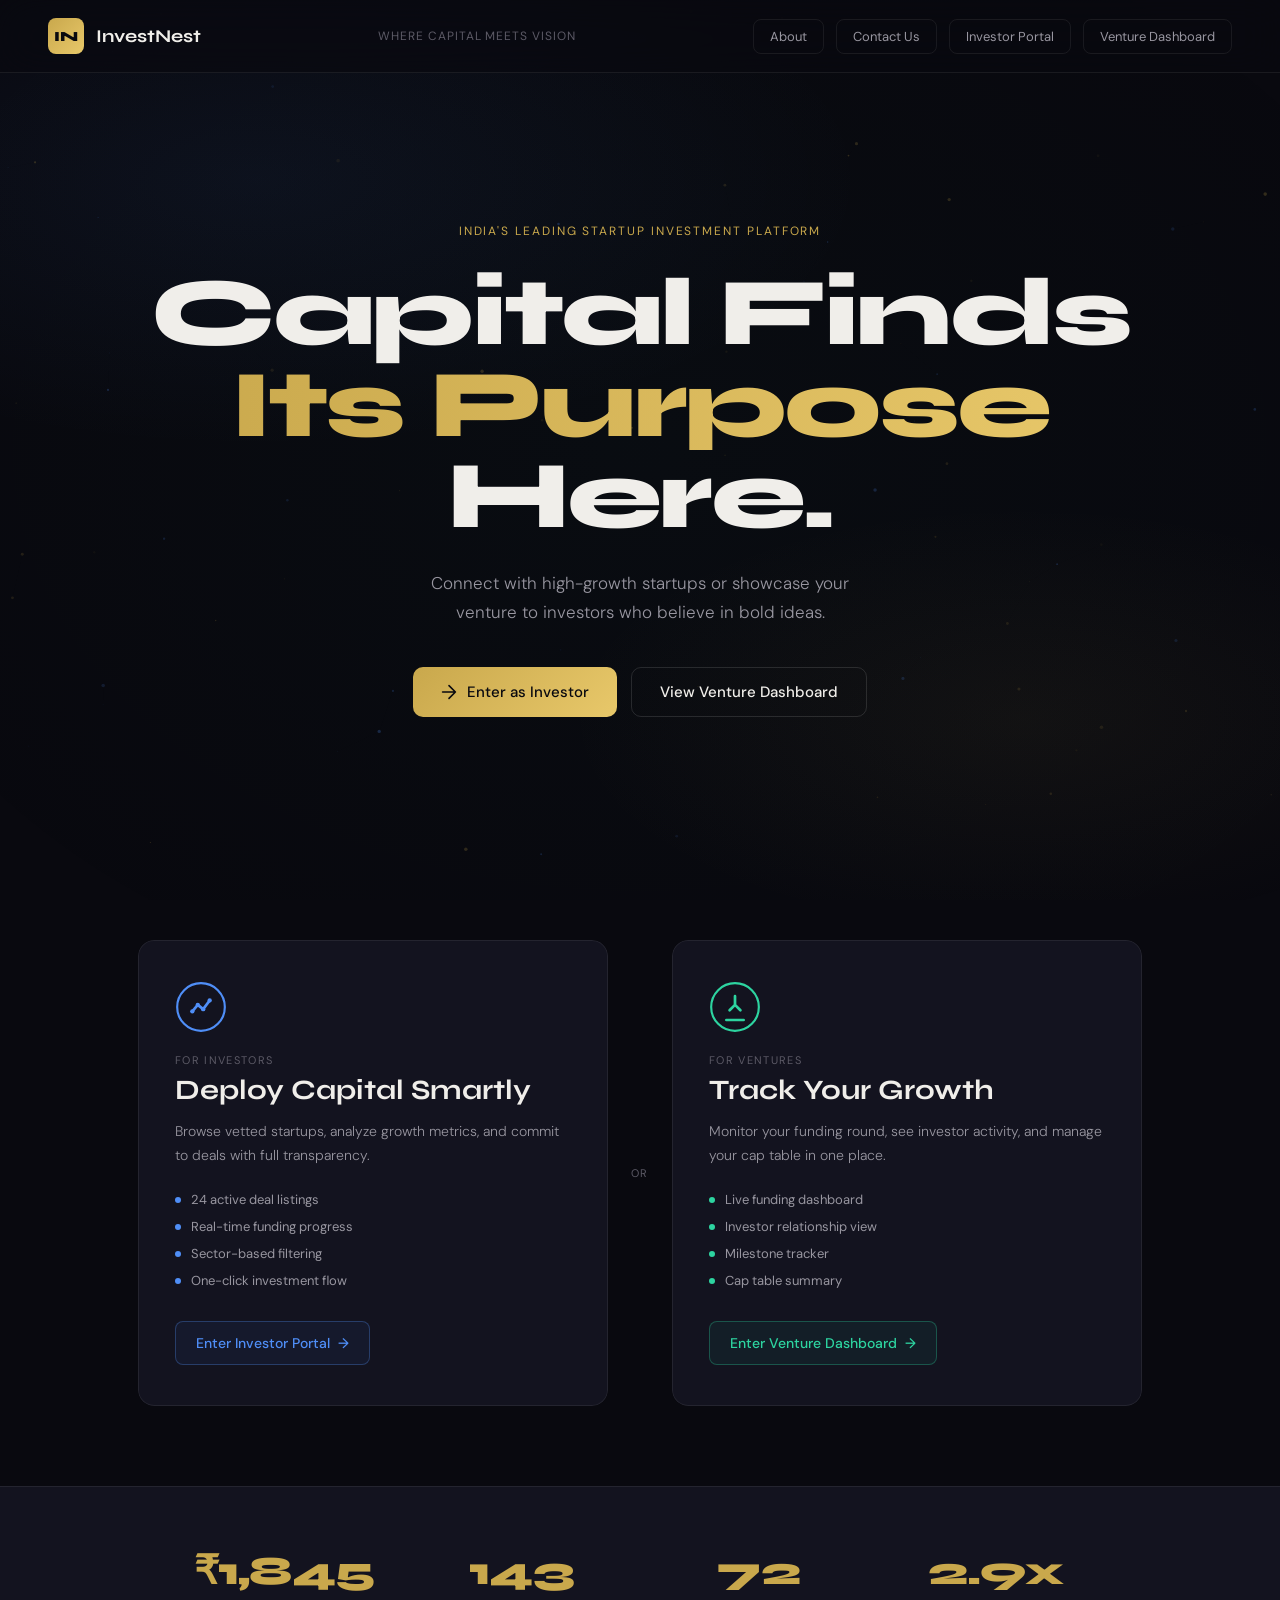
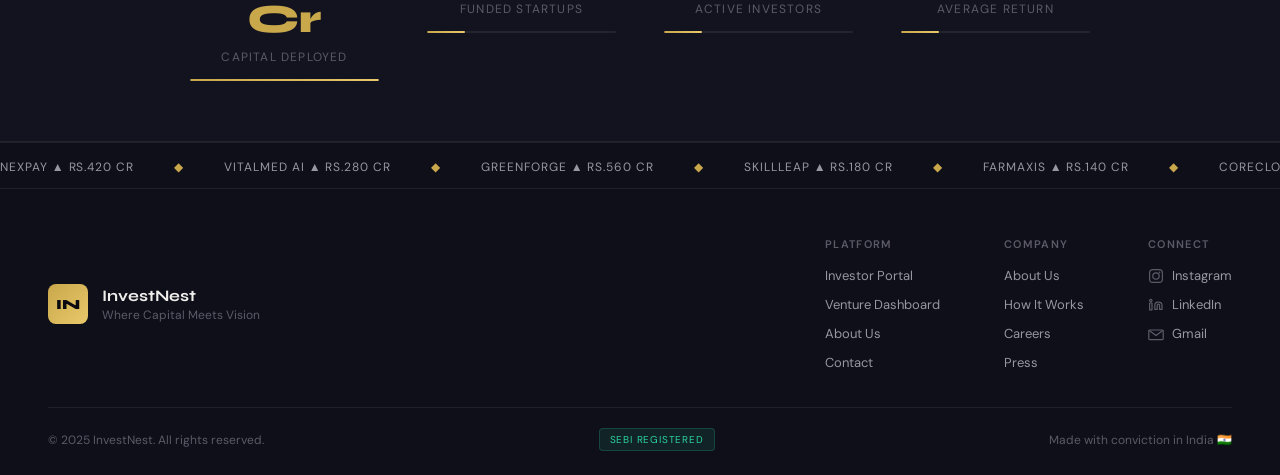
==== index.html @ 32f305ab "Add files via upload" ====
<!DOCTYPE html>
<html lang="en">
<head>
  <meta charset="UTF-8" />
  <meta name="viewport" content="width=device-width, initial-scale=1.0" />
  <title>InvestNest — Where Capital Meets Vision</title>
  <link rel="preconnect" href="https://fonts.googleapis.com">
  <link rel="preconnect" href="https://fonts.gstatic.com" crossorigin>
  <link href="https://fonts.googleapis.com/css2?family=Syne:wght@400;600;700;800&family=DM+Sans:wght@300;400;500&display=swap" rel="stylesheet">
  <link rel="stylesheet" href="index.css" />
</head>
<body>

  <!-- Background mesh -->
  <div class="bg-mesh"></div>
  <canvas id="particle-canvas"></canvas>

  <nav class="navbar" id="navbar">
    <div class="nav-logo">
      <span class="logo-mark">IN</span>
      <span class="logo-text">InvestNest</span>
    </div>
    <div class="nav-tagline">Where Capital Meets Vision</div>
    <div class="nav-actions">
      <a href="about.html" class="nav-link">About</a>
      <a href="contact.html" class="nav-link">Contact Us</a>
      <a href="investor.html" class="nav-link">Investor Portal</a>
      <a href="venture.html" class="nav-link">Venture Dashboard</a>
    </div>
  </nav>

  <header class="hero">
    <div class="hero-eyebrow" id="hero-eyebrow">India's Leading Startup Investment Platform</div>
    <h1 class="hero-title" id="hero-title">
      <span class="line">Capital Finds</span>
      <span class="line accent">Its Purpose</span>
      <span class="line">Here.</span>
    </h1>
    <p class="hero-sub" id="hero-sub">Connect with high-growth startups or showcase your venture to investors who believe in bold ideas.</p>
    <div class="hero-cta" id="hero-cta">
      <a href="investor.html" class="btn btn-primary">
        <svg viewBox="0 0 20 20" fill="none"><path d="M10 2L18 10M18 10L10 18M18 10H2" stroke="currentColor" stroke-width="2" stroke-linecap="round"/></svg>
        Enter as Investor
      </a>
      <a href="venture.html" class="btn btn-ghost">
        View Venture Dashboard
      </a>
    </div>
  </header>

  <!-- Role Cards -->
  <section class="role-section">
    <div class="role-card investor-card" id="investor-card">
      <div class="role-card-inner">
        <div class="role-icon">
          <svg viewBox="0 0 48 48" fill="none"><circle cx="24" cy="24" r="22" stroke="currentColor" stroke-width="2"/><path d="M16 28l5-6 5 4 6-8" stroke="currentColor" stroke-width="2.5" stroke-linecap="round" stroke-linejoin="round"/><circle cx="16" cy="28" r="2" fill="currentColor"/><circle cx="21" cy="22" r="2" fill="currentColor"/><circle cx="26" cy="26" r="2" fill="currentColor"/><circle cx="32" cy="18" r="2" fill="currentColor"/></svg>
        </div>
        <div class="role-label">For Investors</div>
        <h2 class="role-title">Deploy Capital Smartly</h2>
        <p class="role-desc">Browse vetted startups, analyze growth metrics, and commit to deals with full transparency.</p>
        <ul class="role-features">
          <li><span class="dot"></span>24 active deal listings</li>
          <li><span class="dot"></span>Real-time funding progress</li>
          <li><span class="dot"></span>Sector-based filtering</li>
          <li><span class="dot"></span>One-click investment flow</li>
        </ul>
        <a href="investor.html" class="role-btn">Enter Investor Portal <span>→</span></a>
      </div>
      <div class="card-glow"></div>
    </div>

    <div class="divider-vertical">
      <span>OR</span>
    </div>

    <div class="role-card venture-card" id="venture-card">
      <div class="role-card-inner">
        <div class="role-icon">
          <svg viewBox="0 0 48 48" fill="none"><circle cx="24" cy="24" r="22" stroke="currentColor" stroke-width="2"/><path d="M24 14v8M24 22l-5 5M24 22l5 5" stroke="currentColor" stroke-width="2.5" stroke-linecap="round"/><path d="M16 36h16" stroke="currentColor" stroke-width="2.5" stroke-linecap="round"/></svg>
        </div>
        <div class="role-label">For Ventures</div>
        <h2 class="role-title">Track Your Growth</h2>
        <p class="role-desc">Monitor your funding round, see investor activity, and manage your cap table in one place.</p>
        <ul class="role-features">
          <li><span class="dot"></span>Live funding dashboard</li>
          <li><span class="dot"></span>Investor relationship view</li>
          <li><span class="dot"></span>Milestone tracker</li>
          <li><span class="dot"></span>Cap table summary</li>
        </ul>
        <a href="venture.html" class="role-btn">Enter Venture Dashboard <span>→</span></a>
      </div>
      <div class="card-glow"></div>
    </div>
  </section>

  <!-- Stats Bar -->
  <section class="stats-section">
    <div class="stats-grid">
      <div class="stat-item" data-target="2400" data-prefix="₹" data-suffix=" Cr">
        <div class="stat-value"><span class="counter">0</span></div>
        <div class="stat-label">Capital Deployed</div>
        <div class="stat-bar"><div class="stat-bar-fill"></div></div>
      </div>
      <div class="stat-item" data-target="186">
        <div class="stat-value"><span class="counter">0</span></div>
        <div class="stat-label">Funded Startups</div>
        <div class="stat-bar"><div class="stat-bar-fill"></div></div>
      </div>
      <div class="stat-item" data-target="94">
        <div class="stat-value"><span class="counter">0</span></div>
        <div class="stat-label">Active Investors</div>
        <div class="stat-bar"><div class="stat-bar-fill"></div></div>
      </div>
      <div class="stat-item" data-target="38" data-suffix="x" data-divide="10">
        <div class="stat-value"><span class="counter">0</span></div>
        <div class="stat-label">Average Return</div>
        <div class="stat-bar"><div class="stat-bar-fill"></div></div>
      </div>
    </div>
  </section>

  <!-- Marquee Ticker -->
  <div class="ticker-wrap">
    <div class="ticker">
      <span>NexPay ▲ Rs.420 Cr</span>
      <span class="sep">◆</span>
      <span>VitalMed AI ▲ Rs.280 Cr</span>
      <span class="sep">◆</span>
      <span>GreenForge ▲ Rs.560 Cr</span>
      <span class="sep">◆</span>
      <span>SkillLeap ▲ Rs.180 Cr</span>
      <span class="sep">◆</span>
      <span>FarmAxis ▲ Rs.140 Cr</span>
      <span class="sep">◆</span>
      <span>CoreCloud ▲ Rs.320 Cr</span>
      <span class="sep">◆</span>
      <span>NexPay ▲ Rs.420 Cr</span>
      <span class="sep">◆</span>
      <span>VitalMed AI ▲ Rs.280 Cr</span>
      <span class="sep">◆</span>
      <span>GreenForge ▲ Rs.560 Cr</span>
      <span class="sep">◆</span>
      <span>SkillLeap ▲ Rs.180 Cr</span>
      <span class="sep">◆</span>
      <span>FarmAxis ▲ Rs.140 Cr</span>
      <span class="sep">◆</span>
      <span>CoreCloud ▲ Rs.320 Cr</span>
    </div>
  </div>

  <footer class="main-footer">
    <div class="footer-inner">
      <div class="footer-brand">
        <div class="footer-logo-mark">IN</div>
        <div class="footer-brand-text">
          <span class="footer-logo-text">InvestNest</span>
          <span class="footer-tagline">Where Capital Meets Vision</span>
        </div>
      </div>
      <div class="footer-links">
        <div class="footer-col">
          <div class="footer-col-title">Platform</div>
          <a href="investor.html" class="footer-link">Investor Portal</a>
          <a href="venture.html" class="footer-link">Venture Dashboard</a>
          <a href="about.html" class="footer-link">About Us</a>
          <a href="contact.html" class="footer-link">Contact</a>
        </div>
        <div class="footer-col">
          <div class="footer-col-title">Company</div>
          <a href="about.html" class="footer-link">About Us</a>
          <a href="about.html" class="footer-link">How It Works</a>
          <a href="contact.html" class="footer-link">Careers</a>
          <a href="contact.html" class="footer-link">Press</a>
        </div>
        <div class="footer-col">
          <div class="footer-col-title">Connect</div>
          <a href="https://www.instagram.com/_.vansham.bansal._?igsh=MTk0OHlqb3VlaXloeA%3D%3D&utm_source=qr" target="_blank" rel="noopener noreferrer" class="footer-link">
            <svg viewBox="0 0 20 20" fill="none"><rect x="2" y="2" width="16" height="16" rx="4" stroke="currentColor" stroke-width="1.5"/><circle cx="10" cy="10" r="4" stroke="currentColor" stroke-width="1.5"/><circle cx="14.5" cy="5.5" r="1" fill="currentColor"/></svg>
            Instagram
          </a>
          <a href="https://www.linkedin.com/in/vansh-bhateja-417178399?utm_source=share_via&utm_content=profile&utm_medium=member_ios" target="_blank" rel="noopener noreferrer" class="footer-link">
            <svg viewBox="0 0 20 20" fill="none"><path d="M13.5 6.5a4 4 0 0 1 4 4v5h-3v-5a1.5 1.5 0 0 0-3 0v5h-3v-5a4 4 0 0 1 4-4z" stroke="currentColor" stroke-width="1.5" stroke-linecap="round" stroke-linejoin="round"/><rect x="2" y="7.5" width="3" height="8.5" stroke="currentColor" stroke-width="1.5" stroke-linecap="round" stroke-linejoin="round"/><circle cx="3.5" cy="4.5" r="1.5" stroke="currentColor" stroke-width="1.5" stroke-linecap="round" stroke-linejoin="round"/></svg>
            LinkedIn
          </a>
          <a href="mailto:vaibhavsaini1514@gmail.com" class="footer-link">
            <svg viewBox="0 0 20 20" fill="none"><path d="M2 5h16c.6 0 1 .4 1 1v10c0 .6-.4 1-1 1H2c-.6 0-1-.4-1-1V6c0-.6.4-1 1-1z" stroke="currentColor" stroke-width="1.5" stroke-linecap="round" stroke-linejoin="round"/><path d="M18 6l-8 6L2 6" stroke="currentColor" stroke-width="1.5" stroke-linecap="round" stroke-linejoin="round"/></svg>
            Gmail
          </a>
        </div>
      </div>
    </div>
    <div class="footer-bottom">
      <span>&copy; 2025 InvestNest. All rights reserved.</span>
      <span class="footer-badge">SEBI Registered</span>
      <span class="footer-made">Made with conviction in India 🇮🇳</span>
    </div>
  </footer>

  <script src="index.js"></script>
</body>
</html>
---- index.css ----
:root {
  --bg: #09090f;
  --bg-2: #0f0f1a;
  --surface: #13131f;
  --surface-2: #1a1a2e;
  --border: rgba(255,255,255,0.07);
  --border-bright: rgba(255,255,255,0.12);
  --gold: #c9a84c;
  --gold-light: #e8c86a;
  --gold-dim: rgba(201,168,76,0.15);
  --blue: #4f8ef7;
  --green: #2dd4a0;
  --text-1: #f0eeea;
  --text-2: #9896a0;
  --text-3: #5c5a66;
  --radius: 16px;
  --transition: 0.35s cubic-bezier(0.16, 1, 0.3, 1);
}

*, *::before, *::after { margin: 0; padding: 0; box-sizing: border-box; }

html { scroll-behavior: smooth; }

body {
  font-family: 'DM Sans', sans-serif;
  background-color: var(--bg);
  color: var(--text-1);
  overflow-x: hidden;
  min-height: 100vh;
}

/* Background */
.bg-mesh {
  position: fixed;
  inset: 0;
  z-index: 0;
  background:
    radial-gradient(ellipse 80% 50% at 20% 20%, rgba(79,142,247,0.06) 0%, transparent 60%),
    radial-gradient(ellipse 60% 40% at 80% 80%, rgba(201,168,76,0.05) 0%, transparent 60%),
    radial-gradient(ellipse 100% 100% at 50% 50%, rgba(45,212,160,0.02) 0%, transparent 70%);
  pointer-events: none;
}

#particle-canvas {
  position: fixed;
  inset: 0;
  z-index: 0;
  pointer-events: none;
  opacity: 0.4;
}

/* Navbar */
.navbar {
  position: fixed;
  top: 0; left: 0; right: 0;
  z-index: 100;
  display: flex;
  align-items: center;
  justify-content: space-between;
  padding: 18px 48px;
  background: rgba(9,9,15,0.6);
  backdrop-filter: blur(20px);
  border-bottom: 1px solid var(--border);
  transition: background var(--transition);
}

.navbar.scrolled {
  background: rgba(9,9,15,0.92);
}

.nav-logo {
  display: flex;
  align-items: center;
  gap: 12px;
  text-decoration: none;
}

.logo-mark {
  width: 36px;
  height: 36px;
  background: linear-gradient(135deg, var(--gold), var(--gold-light));
  border-radius: 8px;
  display: flex;
  align-items: center;
  justify-content: center;
  font-family: 'Syne', sans-serif;
  font-weight: 800;
  font-size: 14px;
  color: #09090f;
}

.logo-text {
  font-family: 'Syne', sans-serif;
  font-weight: 700;
  font-size: 18px;
  color: var(--text-1);
}

.nav-tagline {
  font-size: 12px;
  color: var(--text-3);
  letter-spacing: 0.08em;
  text-transform: uppercase;
  font-weight: 400;
}

.nav-actions {
  display: flex;
  gap: 12px;
}

.nav-link {
  font-size: 13px;
  color: var(--text-2);
  text-decoration: none;
  padding: 8px 16px;
  border-radius: 8px;
  border: 1px solid var(--border);
  transition: all 0.2s ease;
}

.nav-link:hover {
  color: var(--gold);
  border-color: rgba(201,168,76,0.3);
  background: var(--gold-dim);
}

/* Hero */
.hero {
  position: relative;
  z-index: 1;
  min-height: 100vh;
  display: flex;
  flex-direction: column;
  justify-content: center;
  align-items: center;
  text-align: center;
  padding: 120px 24px 80px;
}

.hero-eyebrow {
  font-size: 12px;
  text-transform: uppercase;
  letter-spacing: 0.16em;
  color: var(--gold);
  margin-bottom: 28px;
  opacity: 0;
  transform: translateY(20px);
  transition: all 0.8s cubic-bezier(0.16,1,0.3,1);
}

.hero-eyebrow.visible { opacity: 1; transform: none; }

.hero-title {
  font-family: 'Syne', sans-serif;
  font-weight: 800;
  font-size: clamp(52px, 8vw, 96px);
  line-height: 0.95;
  letter-spacing: -0.03em;
  display: flex;
  flex-direction: column;
  gap: 0;
  margin-bottom: 28px;
}

.hero-title .line {
  display: block;
  opacity: 0;
  transform: translateY(40px);
  transition: all 0.9s cubic-bezier(0.16,1,0.3,1);
}

.hero-title .line.visible { opacity: 1; transform: none; }
.hero-title .line:nth-child(1) { transition-delay: 0.1s; }
.hero-title .line:nth-child(2) { transition-delay: 0.2s; }
.hero-title .line:nth-child(3) { transition-delay: 0.3s; }

.hero-title .accent {
  background: linear-gradient(90deg, var(--gold), var(--gold-light), var(--gold));
  background-size: 200%;
  -webkit-background-clip: text;
  -webkit-text-fill-color: transparent;
  background-clip: text;
  animation: shimmer 4s infinite linear;
}

@keyframes shimmer {
  0% { background-position: 0% }
  100% { background-position: 200% }
}

.hero-sub {
  font-size: 17px;
  color: var(--text-2);
  max-width: 480px;
  line-height: 1.7;
  margin-bottom: 40px;
  opacity: 0;
  transform: translateY(20px);
  transition: all 0.9s cubic-bezier(0.16,1,0.3,1) 0.4s;
  font-weight: 300;
}

.hero-sub.visible { opacity: 1; transform: none; }

.hero-cta {
  display: flex;
  gap: 14px;
  flex-wrap: wrap;
  justify-content: center;
  opacity: 0;
  transform: translateY(20px);
  transition: all 0.9s cubic-bezier(0.16,1,0.3,1) 0.5s;
}

.hero-cta.visible { opacity: 1; transform: none; }

.btn {
  display: inline-flex;
  align-items: center;
  gap: 10px;
  padding: 14px 28px;
  border-radius: 10px;
  font-family: 'DM Sans', sans-serif;
  font-size: 15px;
  font-weight: 500;
  text-decoration: none;
  cursor: pointer;
  border: none;
  transition: all 0.25s ease;
}

.btn svg { width: 16px; height: 16px; transition: transform 0.25s ease; }
.btn:hover svg { transform: translateX(3px); }

.btn-primary {
  background: linear-gradient(135deg, var(--gold), var(--gold-light));
  color: #09090f;
}

.btn-primary:hover {
  transform: translateY(-2px);
  box-shadow: 0 12px 32px rgba(201,168,76,0.3);
}

.btn-ghost {
  background: transparent;
  color: var(--text-1);
  border: 1px solid var(--border-bright);
}

.btn-ghost:hover {
  background: rgba(255,255,255,0.04);
  border-color: rgba(255,255,255,0.2);
  transform: translateY(-2px);
}

/* Role Cards */
.role-section {
  position: relative;
  z-index: 1;
  display: flex;
  align-items: stretch;
  justify-content: center;
  gap: 0;
  padding: 40px 48px 80px;
  max-width: 1100px;
  margin: 0 auto;
}

.role-card {
  flex: 1;
  position: relative;
  border-radius: var(--radius);
  overflow: hidden;
  cursor: default;
  opacity: 0;
  transform: translateY(40px);
  transition: opacity 0.8s ease, transform 0.8s cubic-bezier(0.16,1,0.3,1), box-shadow 0.3s ease;
}

.role-card.visible { opacity: 1; transform: none; }

.investor-card { transition-delay: 0.0s; }
.venture-card { transition-delay: 0.15s; }

.role-card:hover {
  box-shadow: 0 24px 64px rgba(0,0,0,0.5);
  transform: translateY(-4px);
}

.role-card.visible:hover { transform: translateY(-4px); }

.role-card-inner {
  background: var(--surface);
  border: 1px solid var(--border);
  border-radius: var(--radius);
  padding: 40px 36px;
  height: 100%;
  position: relative;
  z-index: 1;
  transition: border-color 0.3s ease;
}

.investor-card:hover .role-card-inner { border-color: rgba(79,142,247,0.4); }
.venture-card:hover .role-card-inner { border-color: rgba(45,212,160,0.4); }

.card-glow {
  position: absolute;
  inset: -1px;
  border-radius: var(--radius);
  opacity: 0;
  transition: opacity 0.3s ease;
  pointer-events: none;
  z-index: 0;
}

.investor-card .card-glow {
  background: radial-gradient(ellipse at 50% 0%, rgba(79,142,247,0.2) 0%, transparent 70%);
}

.venture-card .card-glow {
  background: radial-gradient(ellipse at 50% 0%, rgba(45,212,160,0.2) 0%, transparent 70%);
}

.role-card:hover .card-glow { opacity: 1; }

.role-icon {
  width: 52px;
  height: 52px;
  margin-bottom: 20px;
}

.investor-card .role-icon { color: var(--blue); }
.venture-card .role-icon { color: var(--green); }

.role-icon svg { width: 100%; height: 100%; }

.role-label {
  font-size: 11px;
  text-transform: uppercase;
  letter-spacing: 0.12em;
  color: var(--text-3);
  margin-bottom: 8px;
}

.role-title {
  font-family: 'Syne', sans-serif;
  font-size: 28px;
  font-weight: 700;
  color: var(--text-1);
  margin-bottom: 14px;
  line-height: 1.1;
}

.role-desc {
  font-size: 14px;
  color: var(--text-2);
  line-height: 1.7;
  margin-bottom: 24px;
  font-weight: 300;
}

.role-features {
  list-style: none;
  margin-bottom: 32px;
  display: flex;
  flex-direction: column;
  gap: 10px;
}

.role-features li {
  display: flex;
  align-items: center;
  gap: 10px;
  font-size: 13px;
  color: var(--text-2);
}

.dot {
  width: 6px;
  height: 6px;
  border-radius: 50%;
  flex-shrink: 0;
}

.investor-card .dot { background: var(--blue); }
.venture-card .dot { background: var(--green); }

.role-btn {
  display: inline-flex;
  align-items: center;
  gap: 8px;
  font-size: 14px;
  font-weight: 500;
  text-decoration: none;
  padding: 12px 20px;
  border-radius: 8px;
  border: 1px solid;
  transition: all 0.25s ease;
}

.investor-card .role-btn {
  color: var(--blue);
  border-color: rgba(79,142,247,0.3);
  background: rgba(79,142,247,0.06);
}

.investor-card .role-btn:hover {
  background: rgba(79,142,247,0.14);
  border-color: var(--blue);
  transform: translateX(4px);
}

.venture-card .role-btn {
  color: var(--green);
  border-color: rgba(45,212,160,0.3);
  background: rgba(45,212,160,0.06);
}

.venture-card .role-btn:hover {
  background: rgba(45,212,160,0.14);
  border-color: var(--green);
  transform: translateX(4px);
}

.divider-vertical {
  width: 64px;
  display: flex;
  flex-direction: column;
  align-items: center;
  justify-content: center;
  flex-shrink: 0;
}

.divider-vertical span {
  font-size: 11px;
  color: var(--text-3);
  letter-spacing: 0.1em;
  background: var(--bg);
  padding: 8px 4px;
  position: relative;
  z-index: 1;
}

/* Stats */
.stats-section {
  position: relative;
  z-index: 1;
  background: var(--surface);
  border-top: 1px solid var(--border);
  border-bottom: 1px solid var(--border);
  padding: 60px 48px;
}

.stats-grid {
  max-width: 900px;
  margin: 0 auto;
  display: grid;
  grid-template-columns: repeat(4, 1fr);
  gap: 48px;
}

.stat-item {
  text-align: center;
  opacity: 0;
  transform: translateY(20px);
  transition: opacity 0.7s ease, transform 0.7s cubic-bezier(0.16,1,0.3,1);
}

.stat-item.visible { opacity: 1; transform: none; }
.stat-item:nth-child(2) { transition-delay: 0.1s; }
.stat-item:nth-child(3) { transition-delay: 0.2s; }
.stat-item:nth-child(4) { transition-delay: 0.3s; }

.stat-value {
  font-family: 'Syne', sans-serif;
  font-size: 40px;
  font-weight: 800;
  color: var(--gold);
  letter-spacing: -0.02em;
  margin-bottom: 6px;
}

.stat-label {
  font-size: 12px;
  color: var(--text-3);
  text-transform: uppercase;
  letter-spacing: 0.1em;
  margin-bottom: 14px;
}

.stat-bar {
  height: 2px;
  background: var(--border);
  border-radius: 2px;
  overflow: hidden;
}

.stat-bar-fill {
  height: 100%;
  background: linear-gradient(90deg, var(--gold), var(--gold-light));
  width: 0%;
  transition: width 1.5s cubic-bezier(0.16,1,0.3,1);
  border-radius: 2px;
}

/* Ticker */
.ticker-wrap {
  position: relative;
  z-index: 1;
  background: var(--bg-2);
  border-top: 1px solid var(--border);
  overflow: hidden;
  padding: 12px 0;
}

.ticker {
  display: inline-flex;
  gap: 40px;
  white-space: nowrap;
  animation: ticker-scroll 30s linear infinite;
  font-size: 12px;
  color: var(--text-3);
  text-transform: uppercase;
  letter-spacing: 0.08em;
}

.ticker span { color: var(--text-2); }
.ticker .sep { color: var(--gold); }

@keyframes ticker-scroll {
  0% { transform: translateX(0); }
  100% { transform: translateX(-50%); }
}

/* Footer */
footer {
  position: relative;
  z-index: 1;
  background: var(--bg);
  border-top: 1px solid var(--border);
  padding: 24px 48px;
}

.footer-inner {
  display: flex;
  align-items: center;
  justify-content: space-between;
  max-width: 1100px;
  margin: 0 auto;
  font-size: 12px;
  color: var(--text-3);
}

.footer-logo {
  font-family: 'Syne', sans-serif;
  font-weight: 700;
  font-size: 14px;
  color: var(--text-2);
}

.footer-badge {
  background: rgba(45,212,160,0.1);
  color: var(--green);
  border: 1px solid rgba(45,212,160,0.2);
  padding: 4px 10px;
  border-radius: 4px;
  font-size: 10px;
  letter-spacing: 0.08em;
  text-transform: uppercase;
}

@media (max-width: 768px) {
  .navbar { padding: 14px 20px; }
  .nav-tagline, .nav-actions { display: none; }
  .hero { padding: 100px 24px 60px; }
  .role-section { flex-direction: column; padding: 20px 20px 60px; gap: 16px; }
  .divider-vertical { width: 100%; height: 40px; flex-direction: row; }
  .stats-grid { grid-template-columns: repeat(2, 1fr); gap: 32px; }
  .stats-section { padding: 40px 24px; }
  .footer-inner { flex-direction: column; gap: 8px; text-align: center; }
}


/* ─── FOOTER (Full Layout) ──────────────────────────────────────── */
.main-footer {
  position: relative; z-index: 1;
  background: var(--bg-2);
  border-top: 1px solid var(--border);
  padding: 48px 48px 24px;
}

.footer-inner {
  max-width: 1200px; margin: 0 auto;
  display: flex; justify-content: space-between; gap: 48px;
  flex-wrap: wrap;
}

.footer-brand {
  display: flex; align-items: center; gap: 14px;
  flex-shrink: 0;
}

.footer-logo-mark {
  width: 40px; height: 40px;
  background: linear-gradient(135deg, var(--gold), var(--gold-light));
  border-radius: 8px; display: flex; align-items: center; justify-content: center;
  font-family: 'Syne', sans-serif; font-weight: 800; font-size: 14px; color: #09090f;
}

.footer-brand-text { display: flex; flex-direction: column; }

.footer-logo-text {
  font-family: 'Syne', sans-serif; font-weight: 700;
  font-size: 16px; color: var(--text-1);
}

.footer-tagline {
  font-size: 12px; color: var(--text-3); margin-top: 2px;
}

.footer-links {
  display: flex; gap: 64px; flex-wrap: wrap;
}

.footer-col { display: flex; flex-direction: column; gap: 12px; }

.footer-col-title {
  font-size: 11px; color: var(--text-3);
  text-transform: uppercase; letter-spacing: 0.12em;
  font-weight: 600; margin-bottom: 4px;
}

.footer-link {
  font-size: 13px; color: var(--text-2); text-decoration: none;
  display: flex; align-items: center; gap: 8px;
  transition: color 0.2s ease;
}

.footer-link svg { width: 16px; height: 16px; color: var(--text-3); }

.footer-link:hover { color: var(--gold); }

.footer-bottom {
  max-width: 1200px; margin: 36px auto 0;
  padding-top: 20px; border-top: 1px solid var(--border);
  display: flex; align-items: center; justify-content: space-between;
  flex-wrap: wrap; gap: 12px;
  font-size: 12px; color: var(--text-3);
}

.footer-made {
  font-size: 12px; color: var(--text-3);
}

@media (max-width: 768px) {
  .main-footer { padding: 32px 20px 20px; }
  .footer-inner { flex-direction: column; gap: 32px; }
  .footer-links { gap: 32px; }
  .footer-bottom { flex-direction: column; text-align: center; }
}
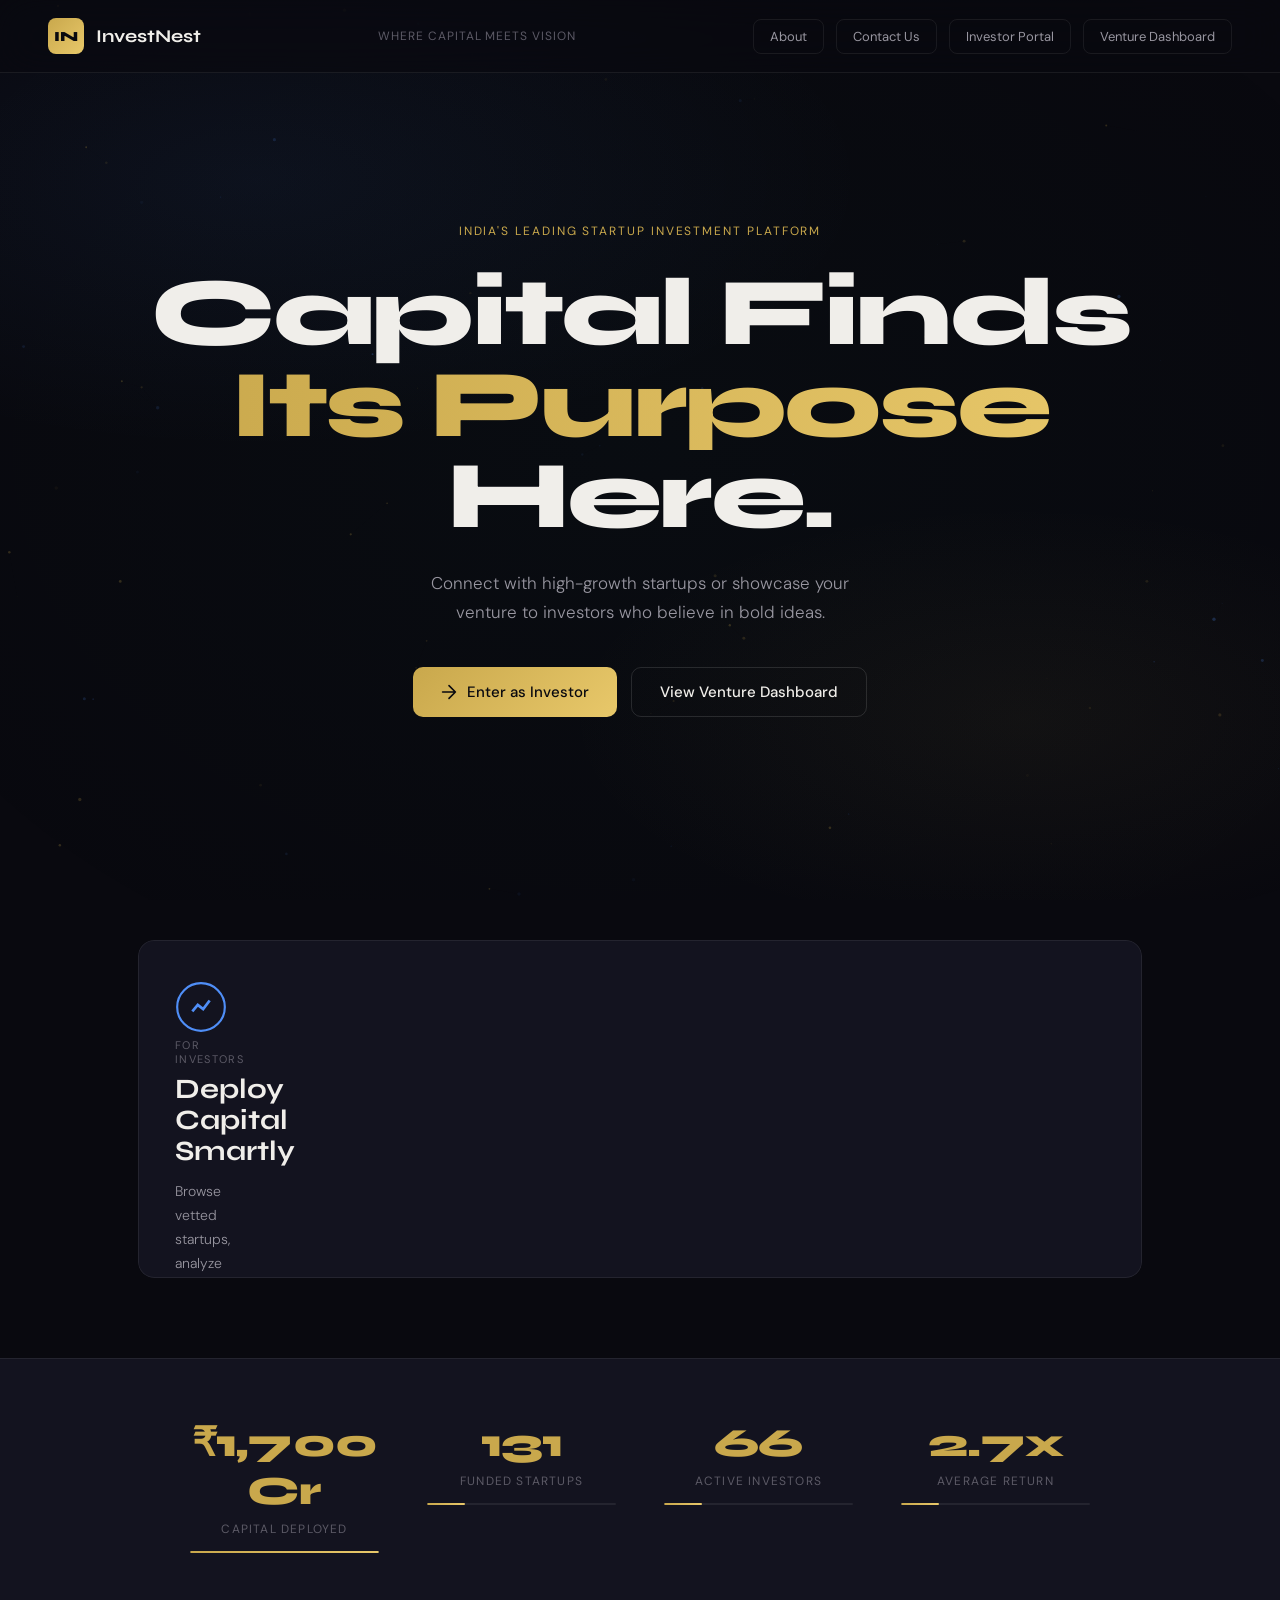
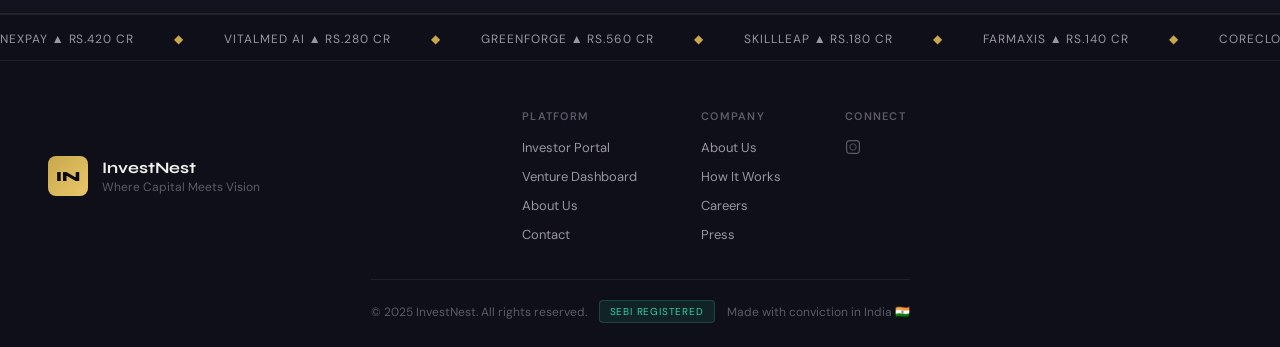
==== commit e9a0710b: "Remove all comments from all files" ====
--- a/index.html
+++ b/index.html
@@ -11,7 +11,6 @@
 </head>
 <body>
 
-  <!-- Background mesh -->
   <div class="bg-mesh"></div>
   <canvas id="particle-canvas"></canvas>
 
@@ -48,12 +47,11 @@
     </div>
   </header>
 
-  <!-- Role Cards -->
   <section class="role-section">
     <div class="role-card investor-card" id="investor-card">
       <div class="role-card-inner">
         <div class="role-icon">
-          <svg viewBox="0 0 48 48" fill="none"><circle cx="24" cy="24" r="22" stroke="currentColor" stroke-width="2"/><path d="M16 28l5-6 5 4 6-8" stroke="currentColor" stroke-width="2.5" stroke-linecap="round" stroke-linejoin="round"/><circle cx="16" cy="28" r="2" fill="currentColor"/><circle cx="21" cy="22" r="2" fill="currentColor"/><circle cx="26" cy="26" r="2" fill="currentColor"/><circle cx="32" cy="18" r="2" fill="currentColor"/></svg>
+          <svg viewBox="0 0 48 48" fill="none"><circle cx="24" cy="24" r="22" stroke="currentColor" stroke-width="2"/><path d="M16 28l5-6 5 4 6-8" stroke="currentColor" stroke-width="2.5" stroke-linec[...]
         </div>
         <div class="role-label">For Investors</div>
         <h2 class="role-title">Deploy Capital Smartly</h2>
@@ -76,7 +74,7 @@
     <div class="role-card venture-card" id="venture-card">
       <div class="role-card-inner">
         <div class="role-icon">
-          <svg viewBox="0 0 48 48" fill="none"><circle cx="24" cy="24" r="22" stroke="currentColor" stroke-width="2"/><path d="M24 14v8M24 22l-5 5M24 22l5 5" stroke="currentColor" stroke-width="2.5" stroke-linecap="round"/><path d="M16 36h16" stroke="currentColor" stroke-width="2.5" stroke-linecap="round"/></svg>
+          <svg viewBox="0 0 48 48" fill="none"><circle cx="24" cy="24" r="22" stroke="currentColor" stroke-width="2"/><path d="M24 14v8M24 22l-5 5M24 22l5 5" stroke="currentColor" stroke-width="2.5" s[...]
         </div>
         <div class="role-label">For Ventures</div>
         <h2 class="role-title">Track Your Growth</h2>
@@ -93,7 +91,6 @@
     </div>
   </section>
 
-  <!-- Stats Bar -->
   <section class="stats-section">
     <div class="stats-grid">
       <div class="stat-item" data-target="2400" data-prefix="₹" data-suffix=" Cr">
@@ -119,7 +116,6 @@
     </div>
   </section>
 
-  <!-- Marquee Ticker -->
   <div class="ticker-wrap">
     <div class="ticker">
       <span>NexPay ▲ Rs.420 Cr</span>
@@ -175,15 +171,15 @@
         <div class="footer-col">
           <div class="footer-col-title">Connect</div>
           <a href="https://www.instagram.com/_.vansham.bansal._?igsh=MTk0OHlqb3VlaXloeA%3D%3D&utm_source=qr" target="_blank" rel="noopener noreferrer" class="footer-link">
-            <svg viewBox="0 0 20 20" fill="none"><rect x="2" y="2" width="16" height="16" rx="4" stroke="currentColor" stroke-width="1.5"/><circle cx="10" cy="10" r="4" stroke="currentColor" stroke-width="1.5"/><circle cx="14.5" cy="5.5" r="1" fill="currentColor"/></svg>
+            <svg viewBox="0 0 20 20" fill="none"><rect x="2" y="2" width="16" height="16" rx="4" stroke="currentColor" stroke-width="1.5"/><circle cx="10" cy="10" r="4" stroke="currentColor" stroke-wi[...]
             Instagram
           </a>
           <a href="https://www.linkedin.com/in/vansh-bhateja-417178399?utm_source=share_via&utm_content=profile&utm_medium=member_ios" target="_blank" rel="noopener noreferrer" class="footer-link">
-            <svg viewBox="0 0 20 20" fill="none"><path d="M13.5 6.5a4 4 0 0 1 4 4v5h-3v-5a1.5 1.5 0 0 0-3 0v5h-3v-5a4 4 0 0 1 4-4z" stroke="currentColor" stroke-width="1.5" stroke-linecap="round" stroke-linejoin="round"/><rect x="2" y="7.5" width="3" height="8.5" stroke="currentColor" stroke-width="1.5" stroke-linecap="round" stroke-linejoin="round"/><circle cx="3.5" cy="4.5" r="1.5" stroke="currentColor" stroke-width="1.5" stroke-linecap="round" stroke-linejoin="round"/></svg>
+            <svg viewBox="0 0 20 20" fill="none"><path d="M13.5 6.5a4 4 0 0 1 4 4v5h-3v-5a1.5 1.5 0 0 0-3 0v5h-3v-5a4 4 0 0 1 4-4z" stroke="currentColor" stroke-width="1.5" stroke-linecap="round" stro[...]
             LinkedIn
           </a>
           <a href="mailto:vaibhavsaini1514@gmail.com" class="footer-link">
-            <svg viewBox="0 0 20 20" fill="none"><path d="M2 5h16c.6 0 1 .4 1 1v10c0 .6-.4 1-1 1H2c-.6 0-1-.4-1-1V6c0-.6.4-1 1-1z" stroke="currentColor" stroke-width="1.5" stroke-linecap="round" stroke-linejoin="round"/><path d="M18 6l-8 6L2 6" stroke="currentColor" stroke-width="1.5" stroke-linecap="round" stroke-linejoin="round"/></svg>
+            <svg viewBox="0 0 20 20" fill="none"><path d="M2 5h16c.6 0 1 .4 1 1v10c0 .6-.4 1-1 1H2c-.6 0-1-.4-1-1V6c0-.6.4-1 1-1z" stroke="currentColor" stroke-width="1.5" stroke-linecap="round" strok[...]
             Gmail
           </a>
         </div>
@@ -198,4 +194,4 @@
 
   <script src="index.js"></script>
 </body>
-</html>
+</html>
